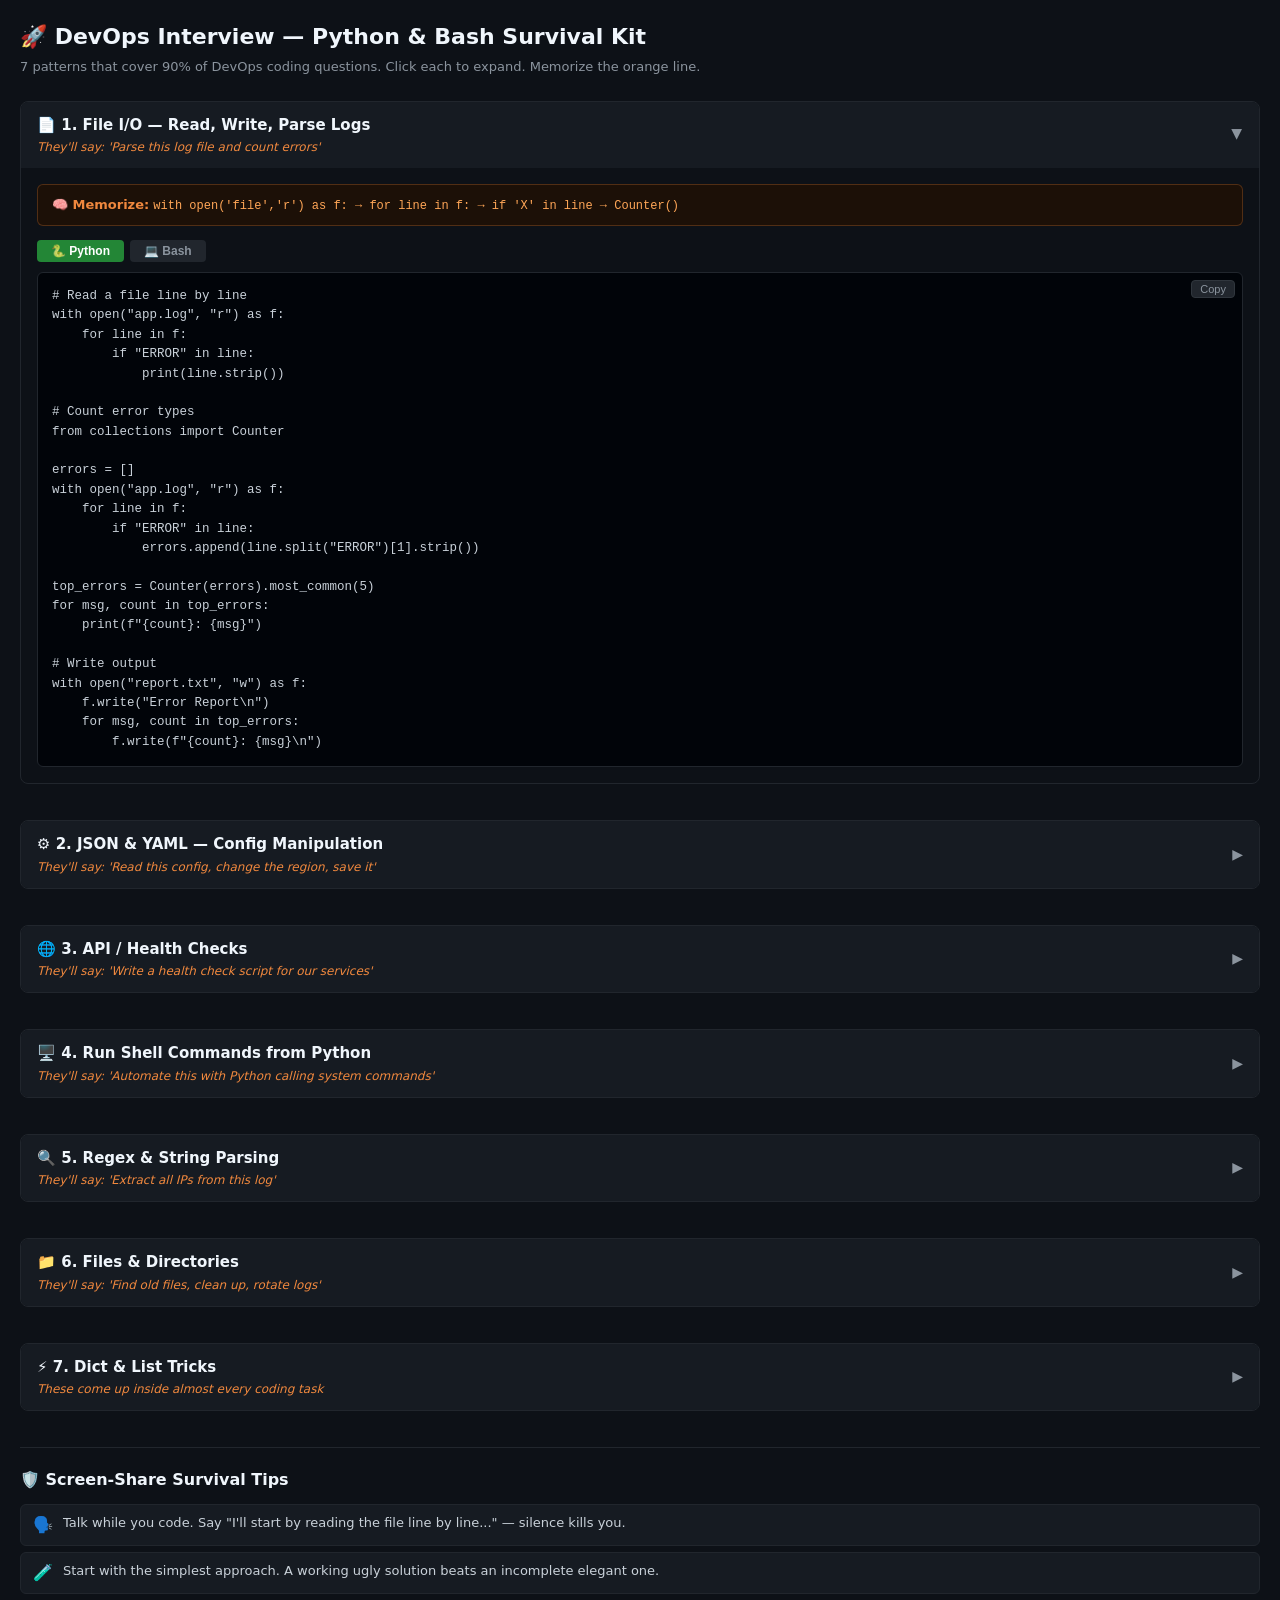
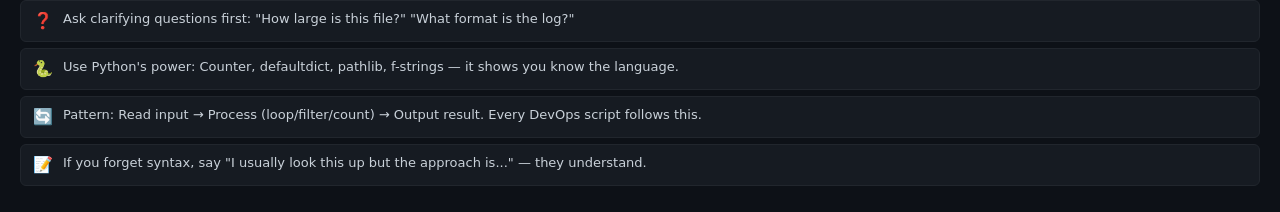
==== devops_code_cheatsheet.html @ dde220b0 "Added DevOps cheat sheet" ====
<!DOCTYPE html>
<html lang="en">
<head>
<meta charset="UTF-8">
<meta name="viewport" content="width=device-width, initial-scale=1.0">
<title>DevOps Interview — Python & Bash Cheat Sheet</title>
<style>
  * { box-sizing: border-box; margin: 0; padding: 0; }
  body {
    font-family: 'Segoe UI', system-ui, -apple-system, sans-serif;
    background: #0d1117;
    color: #c9d1d9;
    padding: 20px;
    line-height: 1.5;
  }
  h1 { color: #f0f6fc; font-size: 22px; margin-bottom: 4px; }
  .subtitle { color: #8b949e; font-size: 13px; margin-bottom: 24px; }
  .section { margin-bottom: 36px; border: 1px solid #21262d; border-radius: 8px; overflow: hidden; }
  .section-header {
    background: #161b22;
    padding: 12px 16px;
    cursor: pointer;
    display: flex;
    justify-content: space-between;
    align-items: center;
  }
  .section-header:hover { background: #1c2128; }
  .section-title { font-size: 15px; font-weight: 600; color: #f0f6fc; }
  .section-hint { font-size: 12px; color: #f0883e; font-style: italic; margin-top: 2px; }
  .section-body { display: none; padding: 16px; }
  .section.open .section-body { display: block; }
  .section.open .arrow { transform: rotate(90deg); }
  .arrow { color: #8b949e; transition: transform 0.2s; font-size: 14px; }
  .memorize {
    background: #1c1007;
    border: 1px solid rgba(240,136,62,0.25);
    border-radius: 6px;
    padding: 10px 14px;
    margin-bottom: 14px;
    font-size: 13px;
  }
  .memorize strong { color: #f0883e; }
  .memorize code { color: #ffa657; font-family: 'SF Mono', 'Fira Code', monospace; font-size: 12px; }
  .lang-tabs { display: flex; gap: 6px; margin-bottom: 10px; }
  .lang-tab {
    padding: 4px 14px;
    border-radius: 4px;
    border: none;
    font-size: 12px;
    font-weight: 600;
    cursor: pointer;
    background: #21262d;
    color: #8b949e;
  }
  .lang-tab.active-py { background: #238636; color: #fff; }
  .lang-tab.active-bash { background: #f0883e; color: #fff; }
  pre {
    background: #010409;
    border: 1px solid #21262d;
    border-radius: 6px;
    padding: 14px;
    overflow-x: auto;
    font-size: 12.5px;
    line-height: 1.55;
    font-family: 'SF Mono', 'Fira Code', 'Consolas', monospace;
    color: #c9d1d9;
  }
  .code-block { position: relative; }
  .copy-btn {
    position: absolute;
    top: 8px;
    right: 8px;
    background: #21262d;
    border: 1px solid #30363d;
    color: #8b949e;
    font-size: 11px;
    padding: 2px 8px;
    border-radius: 4px;
    cursor: pointer;
  }
  .copy-btn:hover { background: #30363d; color: #f0f6fc; }
  .tips { margin-top: 28px; border-top: 1px solid #21262d; padding-top: 20px; }
  .tips h2 { font-size: 16px; color: #f0f6fc; margin-bottom: 12px; }
  .tip {
    display: flex;
    gap: 10px;
    align-items: flex-start;
    padding: 8px 12px;
    background: #161b22;
    border: 1px solid #21262d;
    border-radius: 6px;
    margin-bottom: 6px;
    font-size: 13px;
  }
  .tip-icon { font-size: 16px; flex-shrink: 0; }
</style>
</head>
<body>

<h1>🚀 DevOps Interview — Python & Bash Survival Kit</h1>
<p class="subtitle">7 patterns that cover 90% of DevOps coding questions. Click each to expand. Memorize the orange line.</p>

<div id="sections"></div>

<div class="tips">
  <h2>🛡️ Screen-Share Survival Tips</h2>
  <div class="tip"><span class="tip-icon">🗣️</span><span>Talk while you code. Say "I'll start by reading the file line by line..." — silence kills you.</span></div>
  <div class="tip"><span class="tip-icon">🧪</span><span>Start with the simplest approach. A working ugly solution beats an incomplete elegant one.</span></div>
  <div class="tip"><span class="tip-icon">❓</span><span>Ask clarifying questions first: "How large is this file?" "What format is the log?"</span></div>
  <div class="tip"><span class="tip-icon">🐍</span><span>Use Python's power: Counter, defaultdict, pathlib, f-strings — it shows you know the language.</span></div>
  <div class="tip"><span class="tip-icon">🔄</span><span>Pattern: Read input → Process (loop/filter/count) → Output result. Every DevOps script follows this.</span></div>
  <div class="tip"><span class="tip-icon">📝</span><span>If you forget syntax, say "I usually look this up but the approach is..." — they understand.</span></div>
</div>

<script>
const DATA = [
  {
    title: "1. File I/O — Read, Write, Parse Logs",
    emoji: "📄",
    hint: "They'll say: 'Parse this log file and count errors'",
    memorize: "with open('file','r') as f: → for line in f: → if 'X' in line → Counter()",
    python: `# Read a file line by line
with open("app.log", "r") as f:
    for line in f:
        if "ERROR" in line:
            print(line.strip())

# Count error types
from collections import Counter

errors = []
with open("app.log", "r") as f:
    for line in f:
        if "ERROR" in line:
            errors.append(line.split("ERROR")[1].strip())

top_errors = Counter(errors).most_common(5)
for msg, count in top_errors:
    print(f"{count}: {msg}")

# Write output
with open("report.txt", "w") as f:
    f.write("Error Report\\n")
    for msg, count in top_errors:
        f.write(f"{count}: {msg}\\n")`,
    bash: `# Count errors in log
grep -c "ERROR" app.log

# Top 5 error messages
grep "ERROR" app.log | awk -F'ERROR' '{print $2}' | sort | uniq -c | sort -rn | head -5

# Tail logs in real-time filtering errors
tail -f app.log | grep --line-buffered "ERROR"

# Find large log files (>100MB)
find /var/log -type f -size +100M -exec ls -lh {} \\;`
  },
  {
    title: "2. JSON & YAML — Config Manipulation",
    emoji: "⚙️",
    hint: "They'll say: 'Read this config, change the region, save it'",
    memorize: "json.load(f) → modify dict → json.dump(data, f, indent=2)",
    python: `import json

# Read JSON
with open("config.json", "r") as f:
    config = json.load(f)

# Modify
config["region"] = "eu-west-1"
config["settings"]["timeout"] = 30

# Write back (pretty-printed)
with open("config.json", "w") as f:
    json.dump(config, f, indent=2)

# ------- YAML -------
import yaml

with open("values.yaml", "r") as f:
    data = yaml.safe_load(f)

data["replicas"] = 3

with open("values.yaml", "w") as f:
    yaml.dump(data, f, default_flow_style=False)`,
    bash: `# Read a JSON value with jq
cat config.json | jq '.region'

# Modify JSON in place
jq '.region = "eu-west-1"' config.json > tmp.json && mv tmp.json config.json

# Extract nested value
jq '.settings.timeout' config.json

# Loop over JSON array
jq -r '.servers[]' config.json | while read server; do
    echo "Pinging $server..."
    ping -c 1 "$server"
done`
  },
  {
    title: "3. API / Health Checks",
    emoji: "🌐",
    hint: "They'll say: 'Write a health check script for our services'",
    memorize: "requests.get(url, timeout=5) → r.status_code → try/except RequestException",
    python: `import requests

# Simple health check
response = requests.get("https://api.example.com/health", timeout=5)
if response.status_code == 200:
    print("Service is UP")
else:
    print(f"Service DOWN: {response.status_code}")

# Check multiple services
services = {
    "api": "https://api.example.com/health",
    "auth": "https://auth.example.com/ping",
    "db": "https://db.example.com/status",
}

for name, url in services.items():
    try:
        r = requests.get(url, timeout=5)
        status = "UP" if r.status_code == 200 else f"DOWN ({r.status_code})"
    except requests.exceptions.RequestException as e:
        status = f"UNREACHABLE ({e})"
    print(f"{name}: {status}")

# POST with JSON body + headers
resp = requests.post(
    "https://api.example.com/deploy",
    json={"version": "1.2.3", "env": "prod"},
    headers={"Authorization": "Bearer TOKEN"}
)
print(resp.json())`,
    bash: `# Health check with curl
STATUS=$(curl -s -o /dev/null -w "%{http_code}" https://api.example.com/health)
if [ "$STATUS" -eq 200 ]; then
    echo "Service is UP"
else
    echo "Service is DOWN: $STATUS"
fi

# Check multiple endpoints
for url in https://api.example.com https://auth.example.com; do
    STATUS=$(curl -s -o /dev/null -w "%{http_code}" "$url/health")
    echo "$url: $STATUS"
done

# POST JSON with curl
curl -X POST https://api.example.com/deploy \\
  -H "Content-Type: application/json" \\
  -d '{"version": "1.2.3"}'`
  },
  {
    title: "4. Run Shell Commands from Python",
    emoji: "🖥️",
    hint: "They'll say: 'Automate this with Python calling system commands'",
    memorize: "subprocess.run(['cmd','arg'], capture_output=True, text=True) → result.stdout",
    python: `import subprocess

# Run a command, capture output
result = subprocess.run(
    ["df", "-h"],
    capture_output=True,
    text=True
)
print(result.stdout)

# Check return code
result = subprocess.run(
    ["systemctl", "is-active", "nginx"],
    capture_output=True, text=True
)
if result.returncode == 0:
    print("nginx is running")
else:
    print("nginx is NOT running")

# Run with shell=True (for pipes)
result = subprocess.run(
    "ps aux | grep python | wc -l",
    shell=True, capture_output=True, text=True
)
print(f"Python processes: {result.stdout.strip()}")

# Run and raise error if it fails
subprocess.run(["docker", "build", "-t", "myapp", "."], check=True)`,
    bash: `# Check if service is running
if systemctl is-active --quiet nginx; then
    echo "nginx is running"
else
    echo "nginx is DOWN"
    systemctl restart nginx
fi

# Disk usage alert
USAGE=$(df / | tail -1 | awk '{print $5}' | tr -d '%')
if [ "$USAGE" -gt 80 ]; then
    echo "WARNING: Disk usage is \${USAGE}%"
fi

# Check if port is open
if nc -z localhost 8080 2>/dev/null; then
    echo "Port 8080 is open"
else
    echo "Port 8080 is closed"
fi`
  },
  {
    title: "5. Regex & String Parsing",
    emoji: "🔍",
    hint: "They'll say: 'Extract all IPs from this log'",
    memorize: "re.findall(r'pattern', text) → list  |  re.search(r'pattern', text).group(1)",
    python: `import re

log = '2026-05-28 10:23:45 ERROR [10.0.1.55] Connection refused from 192.168.1.100'

# Extract all IPs
ips = re.findall(r'\\d{1,3}\\.\\d{1,3}\\.\\d{1,3}\\.\\d{1,3}', log)
print(ips)  # ['10.0.1.55', '192.168.1.100']

# Extract timestamp
ts = re.search(r'(\\d{4}-\\d{2}-\\d{2} \\d{2}:\\d{2}:\\d{2})', log)
print(ts.group(1))  # '2026-05-28 10:23:45'

# String methods (no regex needed)
line = "server=web01 status=200 time=0.45s"
parts = dict(item.split("=") for item in line.split())
print(parts["server"])   # web01`,
    bash: `# Extract IPs from log
grep -oE '[0-9]{1,3}\\.[0-9]{1,3}\\.[0-9]{1,3}\\.[0-9]{1,3}' app.log

# Unique IPs sorted by frequency
grep -oE '[0-9]+\\.[0-9]+\\.[0-9]+\\.[0-9]+' app.log | sort | uniq -c | sort -rn

# Extract field from structured log
awk '{print $4}' access.log

# sed: replace in file
sed -i 's/old_value/new_value/g' config.txt`
  },
  {
    title: "6. Files & Directories",
    emoji: "📁",
    hint: "They'll say: 'Find old files, clean up, rotate logs'",
    memorize: "Path('/dir').glob('*.log') → f.stat().st_size → f.unlink()",
    python: `import os
from pathlib import Path
import time

# List files with pathlib
log_dir = Path("/var/log")
for f in log_dir.glob("*.log"):
    print(f.name, f.stat().st_size)

# Find files older than 7 days
now = time.time()
for f in Path("/tmp").glob("*"):
    if f.is_file():
        age_days = (now - f.stat().st_mtime) / 86400
        if age_days > 7:
            print(f"Old file: {f.name} ({age_days:.0f} days)")
            f.unlink()   # delete it

# Create directory safely
Path("/app/logs").mkdir(parents=True, exist_ok=True)`,
    bash: `# Find and delete files older than 7 days
find /tmp -type f -mtime +7 -delete

# Find large files
find / -type f -size +500M 2>/dev/null

# Disk usage of directories
du -sh /var/log/*

# Safe mkdir
mkdir -p /app/logs/archive

# Copy with timestamp backup
cp config.yaml "config.yaml.bak.$(date +%Y%m%d)"`
  },
  {
    title: "7. Dict & List Tricks",
    emoji: "⚡",
    hint: "These come up inside almost every coding task",
    memorize: "[x for x in list if cond]  |  sorted(list, key=lambda)  |  defaultdict(list)",
    python: `# List comprehension (filter)
logs = ["INFO ok", "ERROR fail", "INFO ok", "ERROR crash"]
errors = [l for l in logs if "ERROR" in l]

# Dict comprehension
servers = ["web01", "web02", "db01"]
status = {s: "unknown" for s in servers}

# Sort list of dicts
deploys = [
    {"app": "api", "time": 1200},
    {"app": "web", "time": 800},
]
by_time = sorted(deploys, key=lambda d: d["time"], reverse=True)

# Group with defaultdict
from collections import defaultdict
groups = defaultdict(list)
for entry in logs:
    level = entry.split()[0]
    groups[level].append(entry)

# Zip two lists into dict
names = ["web01", "web02"]
ips = ["10.0.0.1", "10.0.0.2"]
mapping = dict(zip(names, ips))

# Enumerate
for i, server in enumerate(servers):
    print(f"{i+1}. {server}")`,
    bash: `# Arrays in bash
servers=("web01" "web02" "db01")
for s in "\${servers[@]}"; do
    echo "Checking $s"
done

# Associative array (bash 4+)
declare -A status
status[web01]="running"
status[db01]="stopped"
echo "\${status[web01]}"`
  }
];

const container = document.getElementById('sections');

DATA.forEach((s, i) => {
  const div = document.createElement('div');
  div.className = 'section' + (i === 0 ? ' open' : '');
  div.innerHTML = `
    <div class="section-header" onclick="this.parentElement.classList.toggle('open')">
      <div>
        <div class="section-title">${s.emoji} ${s.title}</div>
        <div class="section-hint">${s.hint}</div>
      </div>
      <span class="arrow">▶</span>
    </div>
    <div class="section-body">
      <div class="memorize">
        <strong>🧠 Memorize:</strong> <code>${s.memorize}</code>
      </div>
      <div class="lang-tabs">
        <button class="lang-tab active-py" onclick="showLang(this, 'python', ${i})">🐍 Python</button>
        <button class="lang-tab" onclick="showLang(this, 'bash', ${i})">💻 Bash</button>
      </div>
      <div class="code-block">
        <button class="copy-btn" onclick="copyCode(${i})">Copy</button>
        <pre id="code-${i}">${escapeHtml(s.python)}</pre>
      </div>
    </div>
  `;
  container.appendChild(div);
});

function escapeHtml(text) {
  return text.replace(/&/g,'&amp;').replace(/</g,'&lt;').replace(/>/g,'&gt;');
}

function showLang(btn, lang, idx) {
  const tabs = btn.parentElement.querySelectorAll('.lang-tab');
  tabs.forEach(t => { t.className = 'lang-tab'; });
  btn.className = 'lang-tab ' + (lang === 'python' ? 'active-py' : 'active-bash');
  const pre = document.getElementById('code-' + idx);
  pre.textContent = DATA[idx][lang];
}

function copyCode(idx) {
  const pre = document.getElementById('code-' + idx);
  navigator.clipboard.writeText(pre.textContent);
  const btn = pre.parentElement.querySelector('.copy-btn');
  btn.textContent = '✓ Copied';
  setTimeout(() => btn.textContent = 'Copy', 1500);
}
</script>
</body>
</html>
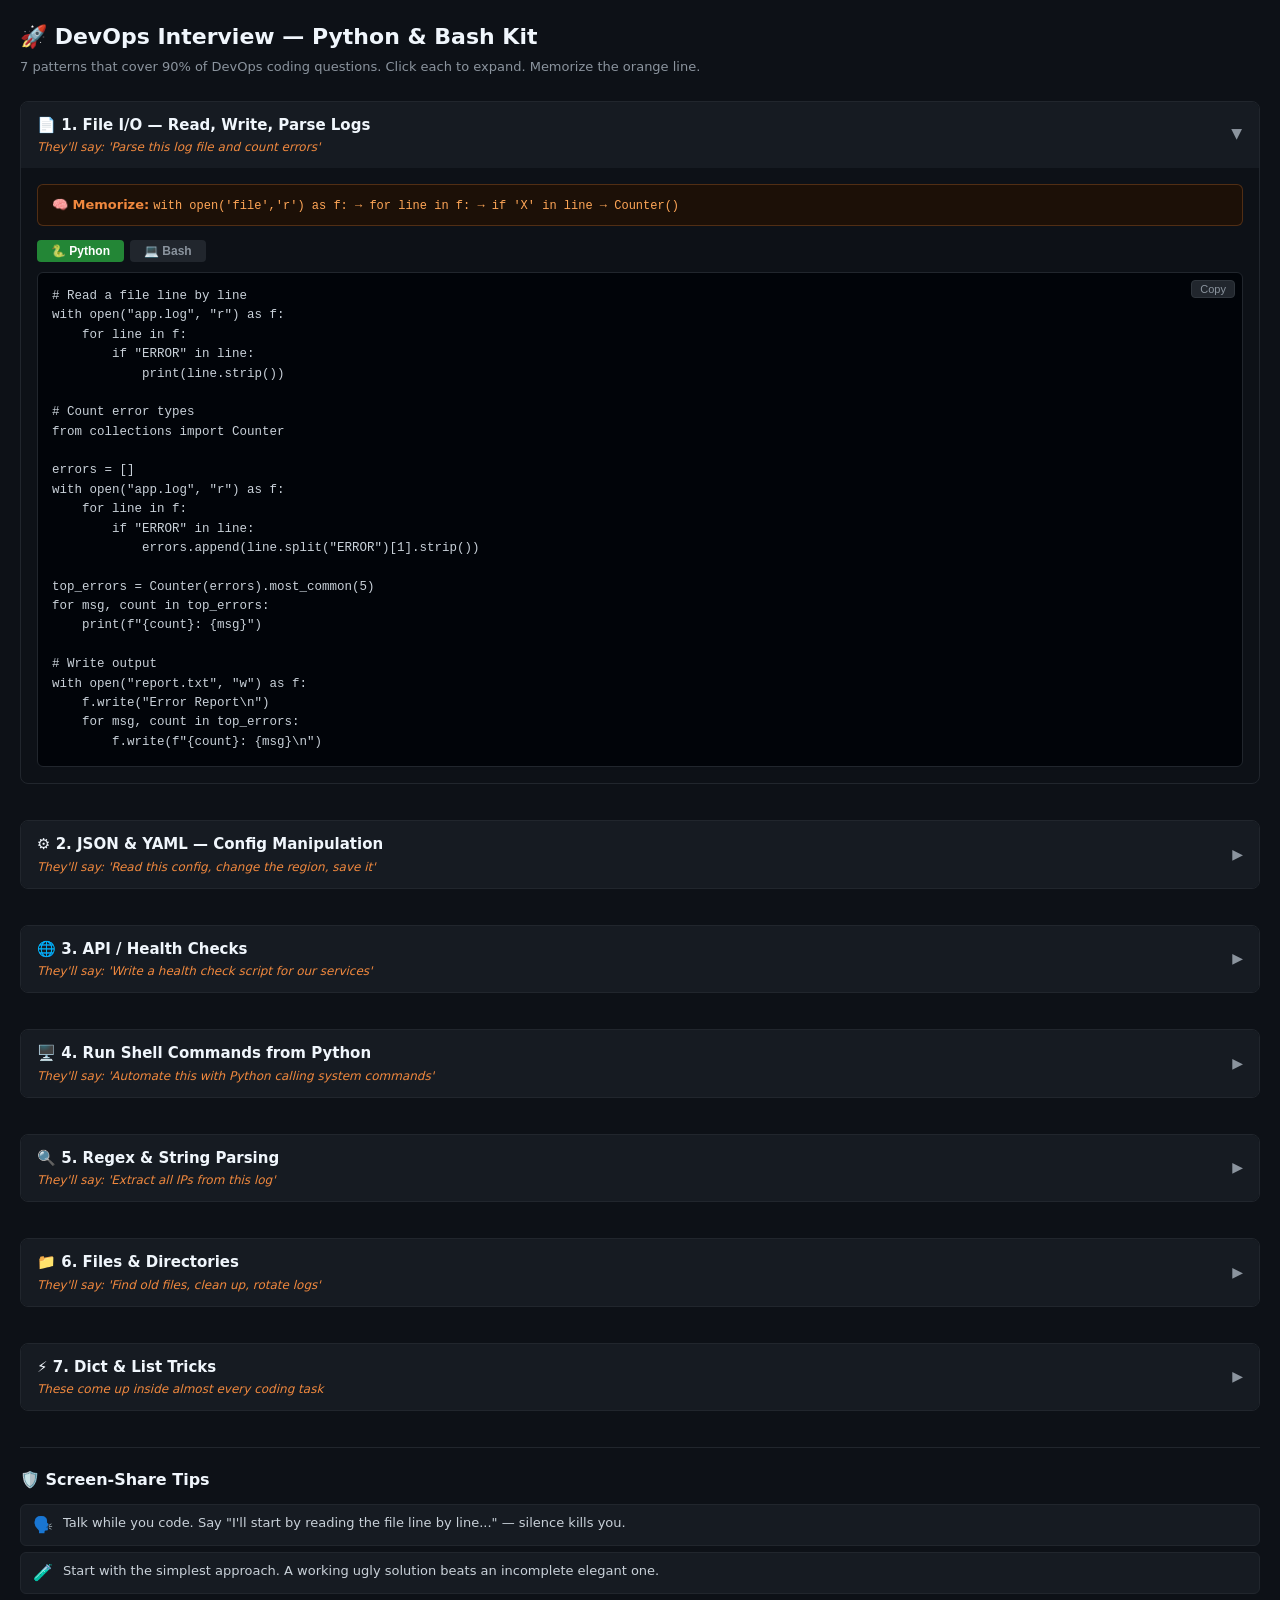
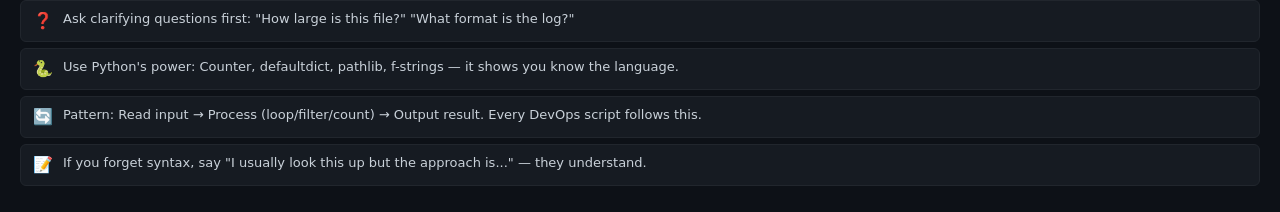
==== commit 1c9c44bb: "updated" ====
--- a/devops_code_cheatsheet.html
+++ b/devops_code_cheatsheet.html
@@ -97,13 +97,13 @@
 </head>
 <body>
 
-<h1>🚀 DevOps Interview — Python & Bash Survival Kit</h1>
+<h1>🚀 DevOps Interview — Python & Bash  Kit</h1>
 <p class="subtitle">7 patterns that cover 90% of DevOps coding questions. Click each to expand. Memorize the orange line.</p>
 
 <div id="sections"></div>
 
 <div class="tips">
-  <h2>🛡️ Screen-Share Survival Tips</h2>
+  <h2>🛡️ Screen-Share  Tips</h2>
   <div class="tip"><span class="tip-icon">🗣️</span><span>Talk while you code. Say "I'll start by reading the file line by line..." — silence kills you.</span></div>
   <div class="tip"><span class="tip-icon">🧪</span><span>Start with the simplest approach. A working ugly solution beats an incomplete elegant one.</span></div>
   <div class="tip"><span class="tip-icon">❓</span><span>Ask clarifying questions first: "How large is this file?" "What format is the log?"</span></div>
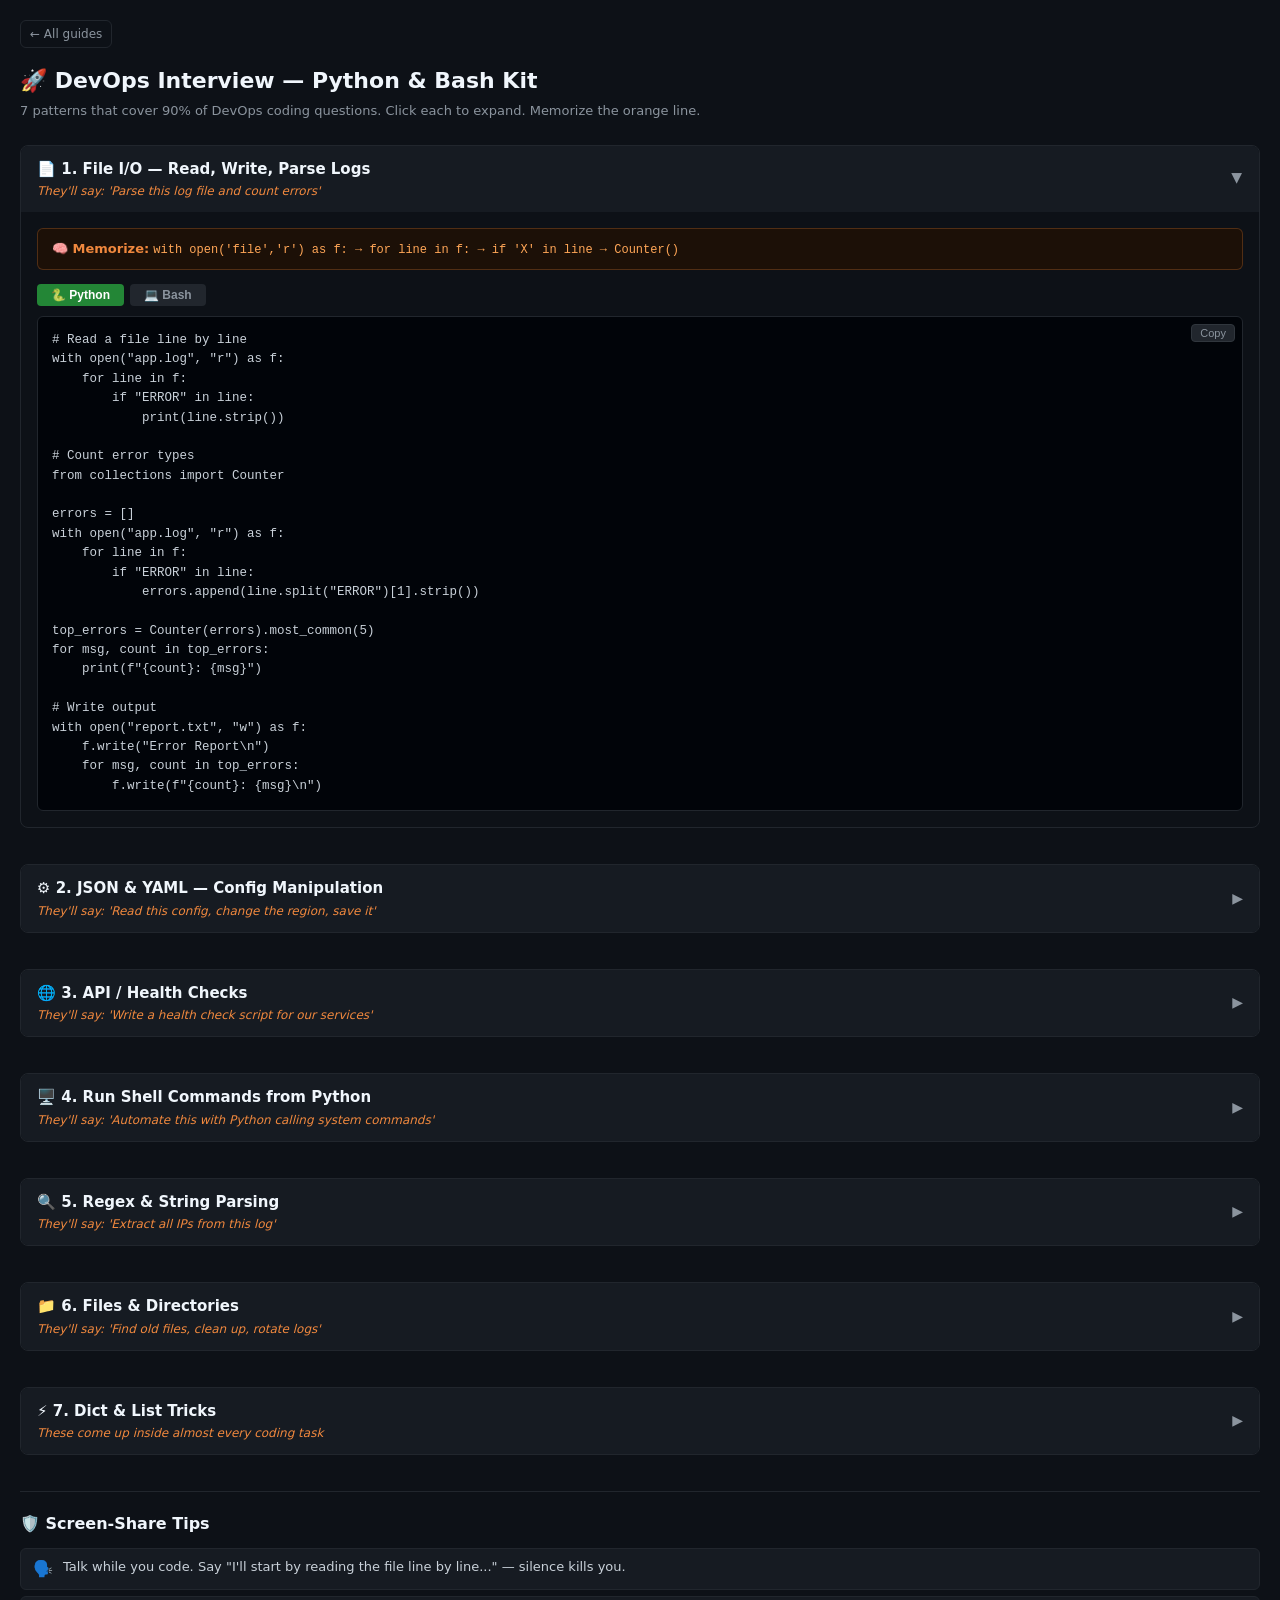
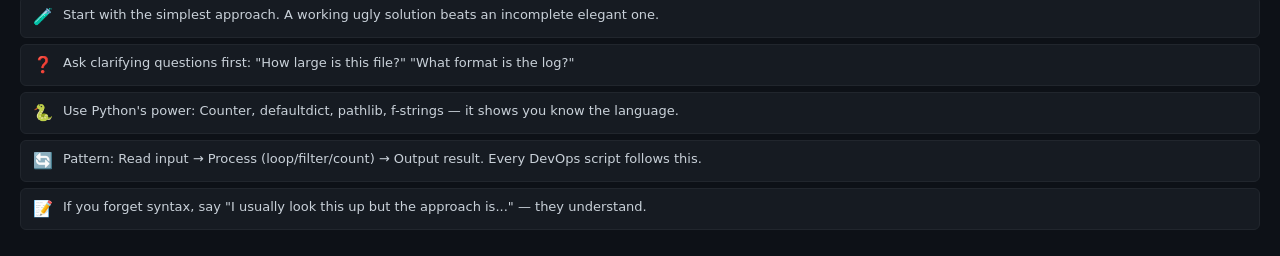
==== commit 28ad33eb: "Added Azure/aws devops and Infra" ====
--- a/devops_code_cheatsheet.html
+++ b/devops_code_cheatsheet.html
@@ -3,107 +3,20 @@
 <head>
 <meta charset="UTF-8">
 <meta name="viewport" content="width=device-width, initial-scale=1.0">
-<title>DevOps Interview — Python & Bash Cheat Sheet</title>
-<style>
-  * { box-sizing: border-box; margin: 0; padding: 0; }
-  body {
-    font-family: 'Segoe UI', system-ui, -apple-system, sans-serif;
-    background: #0d1117;
-    color: #c9d1d9;
-    padding: 20px;
-    line-height: 1.5;
-  }
-  h1 { color: #f0f6fc; font-size: 22px; margin-bottom: 4px; }
-  .subtitle { color: #8b949e; font-size: 13px; margin-bottom: 24px; }
-  .section { margin-bottom: 36px; border: 1px solid #21262d; border-radius: 8px; overflow: hidden; }
-  .section-header {
-    background: #161b22;
-    padding: 12px 16px;
-    cursor: pointer;
-    display: flex;
-    justify-content: space-between;
-    align-items: center;
-  }
-  .section-header:hover { background: #1c2128; }
-  .section-title { font-size: 15px; font-weight: 600; color: #f0f6fc; }
-  .section-hint { font-size: 12px; color: #f0883e; font-style: italic; margin-top: 2px; }
-  .section-body { display: none; padding: 16px; }
-  .section.open .section-body { display: block; }
-  .section.open .arrow { transform: rotate(90deg); }
-  .arrow { color: #8b949e; transition: transform 0.2s; font-size: 14px; }
-  .memorize {
-    background: #1c1007;
-    border: 1px solid rgba(240,136,62,0.25);
-    border-radius: 6px;
-    padding: 10px 14px;
-    margin-bottom: 14px;
-    font-size: 13px;
-  }
-  .memorize strong { color: #f0883e; }
-  .memorize code { color: #ffa657; font-family: 'SF Mono', 'Fira Code', monospace; font-size: 12px; }
-  .lang-tabs { display: flex; gap: 6px; margin-bottom: 10px; }
-  .lang-tab {
-    padding: 4px 14px;
-    border-radius: 4px;
-    border: none;
-    font-size: 12px;
-    font-weight: 600;
-    cursor: pointer;
-    background: #21262d;
-    color: #8b949e;
-  }
-  .lang-tab.active-py { background: #238636; color: #fff; }
-  .lang-tab.active-bash { background: #f0883e; color: #fff; }
-  pre {
-    background: #010409;
-    border: 1px solid #21262d;
-    border-radius: 6px;
-    padding: 14px;
-    overflow-x: auto;
-    font-size: 12.5px;
-    line-height: 1.55;
-    font-family: 'SF Mono', 'Fira Code', 'Consolas', monospace;
-    color: #c9d1d9;
-  }
-  .code-block { position: relative; }
-  .copy-btn {
-    position: absolute;
-    top: 8px;
-    right: 8px;
-    background: #21262d;
-    border: 1px solid #30363d;
-    color: #8b949e;
-    font-size: 11px;
-    padding: 2px 8px;
-    border-radius: 4px;
-    cursor: pointer;
-  }
-  .copy-btn:hover { background: #30363d; color: #f0f6fc; }
-  .tips { margin-top: 28px; border-top: 1px solid #21262d; padding-top: 20px; }
-  .tips h2 { font-size: 16px; color: #f0f6fc; margin-bottom: 12px; }
-  .tip {
-    display: flex;
-    gap: 10px;
-    align-items: flex-start;
-    padding: 8px 12px;
-    background: #161b22;
-    border: 1px solid #21262d;
-    border-radius: 6px;
-    margin-bottom: 6px;
-    font-size: 13px;
-  }
-  .tip-icon { font-size: 16px; flex-shrink: 0; }
-</style>
+<title>DevOps Interview — Python &amp; Bash Cheat Sheet</title>
+<link rel="stylesheet" href="assets/css/cheatsheet.css">
 </head>
 <body>
 
-<h1>🚀 DevOps Interview — Python & Bash  Kit</h1>
+<a class="home-link" href="index.html">← All guides</a>
+
+<h1>🚀 DevOps Interview — Python &amp; Bash Kit</h1>
 <p class="subtitle">7 patterns that cover 90% of DevOps coding questions. Click each to expand. Memorize the orange line.</p>
 
 <div id="sections"></div>
 
 <div class="tips">
-  <h2>🛡️ Screen-Share  Tips</h2>
+  <h2>🛡️ Screen-Share Tips</h2>
   <div class="tip"><span class="tip-icon">🗣️</span><span>Talk while you code. Say "I'll start by reading the file line by line..." — silence kills you.</span></div>
   <div class="tip"><span class="tip-icon">🧪</span><span>Start with the simplest approach. A working ugly solution beats an incomplete elegant one.</span></div>
   <div class="tip"><span class="tip-icon">❓</span><span>Ask clarifying questions first: "How large is this file?" "What format is the log?"</span></div>
@@ -112,374 +25,15 @@
   <div class="tip"><span class="tip-icon">📝</span><span>If you forget syntax, say "I usually look this up but the approach is..." — they understand.</span></div>
 </div>
 
-<script>
-const DATA = [
-  {
-    title: "1. File I/O — Read, Write, Parse Logs",
-    emoji: "📄",
-    hint: "They'll say: 'Parse this log file and count errors'",
-    memorize: "with open('file','r') as f: → for line in f: → if 'X' in line → Counter()",
-    python: `# Read a file line by line
-with open("app.log", "r") as f:
-    for line in f:
-        if "ERROR" in line:
-            print(line.strip())
-
-# Count error types
-from collections import Counter
-
-errors = []
-with open("app.log", "r") as f:
-    for line in f:
-        if "ERROR" in line:
-            errors.append(line.split("ERROR")[1].strip())
-
-top_errors = Counter(errors).most_common(5)
-for msg, count in top_errors:
-    print(f"{count}: {msg}")
-
-# Write output
-with open("report.txt", "w") as f:
-    f.write("Error Report\\n")
-    for msg, count in top_errors:
-        f.write(f"{count}: {msg}\\n")`,
-    bash: `# Count errors in log
-grep -c "ERROR" app.log
-
-# Top 5 error messages
-grep "ERROR" app.log | awk -F'ERROR' '{print $2}' | sort | uniq -c | sort -rn | head -5
-
-# Tail logs in real-time filtering errors
-tail -f app.log | grep --line-buffered "ERROR"
-
-# Find large log files (>100MB)
-find /var/log -type f -size +100M -exec ls -lh {} \\;`
-  },
-  {
-    title: "2. JSON & YAML — Config Manipulation",
-    emoji: "⚙️",
-    hint: "They'll say: 'Read this config, change the region, save it'",
-    memorize: "json.load(f) → modify dict → json.dump(data, f, indent=2)",
-    python: `import json
-
-# Read JSON
-with open("config.json", "r") as f:
-    config = json.load(f)
-
-# Modify
-config["region"] = "eu-west-1"
-config["settings"]["timeout"] = 30
-
-# Write back (pretty-printed)
-with open("config.json", "w") as f:
-    json.dump(config, f, indent=2)
-
-# ------- YAML -------
-import yaml
-
-with open("values.yaml", "r") as f:
-    data = yaml.safe_load(f)
-
-data["replicas"] = 3
-
-with open("values.yaml", "w") as f:
-    yaml.dump(data, f, default_flow_style=False)`,
-    bash: `# Read a JSON value with jq
-cat config.json | jq '.region'
-
-# Modify JSON in place
-jq '.region = "eu-west-1"' config.json > tmp.json && mv tmp.json config.json
-
-# Extract nested value
-jq '.settings.timeout' config.json
-
-# Loop over JSON array
-jq -r '.servers[]' config.json | while read server; do
-    echo "Pinging $server..."
-    ping -c 1 "$server"
-done`
-  },
-  {
-    title: "3. API / Health Checks",
-    emoji: "🌐",
-    hint: "They'll say: 'Write a health check script for our services'",
-    memorize: "requests.get(url, timeout=5) → r.status_code → try/except RequestException",
-    python: `import requests
-
-# Simple health check
-response = requests.get("https://api.example.com/health", timeout=5)
-if response.status_code == 200:
-    print("Service is UP")
-else:
-    print(f"Service DOWN: {response.status_code}")
-
-# Check multiple services
-services = {
-    "api": "https://api.example.com/health",
-    "auth": "https://auth.example.com/ping",
-    "db": "https://db.example.com/status",
-}
-
-for name, url in services.items():
-    try:
-        r = requests.get(url, timeout=5)
-        status = "UP" if r.status_code == 200 else f"DOWN ({r.status_code})"
-    except requests.exceptions.RequestException as e:
-        status = f"UNREACHABLE ({e})"
-    print(f"{name}: {status}")
-
-# POST with JSON body + headers
-resp = requests.post(
-    "https://api.example.com/deploy",
-    json={"version": "1.2.3", "env": "prod"},
-    headers={"Authorization": "Bearer TOKEN"}
-)
-print(resp.json())`,
-    bash: `# Health check with curl
-STATUS=$(curl -s -o /dev/null -w "%{http_code}" https://api.example.com/health)
-if [ "$STATUS" -eq 200 ]; then
-    echo "Service is UP"
-else
-    echo "Service is DOWN: $STATUS"
-fi
-
-# Check multiple endpoints
-for url in https://api.example.com https://auth.example.com; do
-    STATUS=$(curl -s -o /dev/null -w "%{http_code}" "$url/health")
-    echo "$url: $STATUS"
-done
-
-# POST JSON with curl
-curl -X POST https://api.example.com/deploy \\
-  -H "Content-Type: application/json" \\
-  -d '{"version": "1.2.3"}'`
-  },
-  {
-    title: "4. Run Shell Commands from Python",
-    emoji: "🖥️",
-    hint: "They'll say: 'Automate this with Python calling system commands'",
-    memorize: "subprocess.run(['cmd','arg'], capture_output=True, text=True) → result.stdout",
-    python: `import subprocess
-
-# Run a command, capture output
-result = subprocess.run(
-    ["df", "-h"],
-    capture_output=True,
-    text=True
-)
-print(result.stdout)
-
-# Check return code
-result = subprocess.run(
-    ["systemctl", "is-active", "nginx"],
-    capture_output=True, text=True
-)
-if result.returncode == 0:
-    print("nginx is running")
-else:
-    print("nginx is NOT running")
-
-# Run with shell=True (for pipes)
-result = subprocess.run(
-    "ps aux | grep python | wc -l",
-    shell=True, capture_output=True, text=True
-)
-print(f"Python processes: {result.stdout.strip()}")
-
-# Run and raise error if it fails
-subprocess.run(["docker", "build", "-t", "myapp", "."], check=True)`,
-    bash: `# Check if service is running
-if systemctl is-active --quiet nginx; then
-    echo "nginx is running"
-else
-    echo "nginx is DOWN"
-    systemctl restart nginx
-fi
-
-# Disk usage alert
-USAGE=$(df / | tail -1 | awk '{print $5}' | tr -d '%')
-if [ "$USAGE" -gt 80 ]; then
-    echo "WARNING: Disk usage is \${USAGE}%"
-fi
-
-# Check if port is open
-if nc -z localhost 8080 2>/dev/null; then
-    echo "Port 8080 is open"
-else
-    echo "Port 8080 is closed"
-fi`
-  },
-  {
-    title: "5. Regex & String Parsing",
-    emoji: "🔍",
-    hint: "They'll say: 'Extract all IPs from this log'",
-    memorize: "re.findall(r'pattern', text) → list  |  re.search(r'pattern', text).group(1)",
-    python: `import re
-
-log = '2026-05-28 10:23:45 ERROR [10.0.1.55] Connection refused from 192.168.1.100'
-
-# Extract all IPs
-ips = re.findall(r'\\d{1,3}\\.\\d{1,3}\\.\\d{1,3}\\.\\d{1,3}', log)
-print(ips)  # ['10.0.1.55', '192.168.1.100']
-
-# Extract timestamp
-ts = re.search(r'(\\d{4}-\\d{2}-\\d{2} \\d{2}:\\d{2}:\\d{2})', log)
-print(ts.group(1))  # '2026-05-28 10:23:45'
-
-# String methods (no regex needed)
-line = "server=web01 status=200 time=0.45s"
-parts = dict(item.split("=") for item in line.split())
-print(parts["server"])   # web01`,
-    bash: `# Extract IPs from log
-grep -oE '[0-9]{1,3}\\.[0-9]{1,3}\\.[0-9]{1,3}\\.[0-9]{1,3}' app.log
-
-# Unique IPs sorted by frequency
-grep -oE '[0-9]+\\.[0-9]+\\.[0-9]+\\.[0-9]+' app.log | sort | uniq -c | sort -rn
-
-# Extract field from structured log
-awk '{print $4}' access.log
-
-# sed: replace in file
-sed -i 's/old_value/new_value/g' config.txt`
-  },
-  {
-    title: "6. Files & Directories",
-    emoji: "📁",
-    hint: "They'll say: 'Find old files, clean up, rotate logs'",
-    memorize: "Path('/dir').glob('*.log') → f.stat().st_size → f.unlink()",
-    python: `import os
-from pathlib import Path
-import time
-
-# List files with pathlib
-log_dir = Path("/var/log")
-for f in log_dir.glob("*.log"):
-    print(f.name, f.stat().st_size)
-
-# Find files older than 7 days
-now = time.time()
-for f in Path("/tmp").glob("*"):
-    if f.is_file():
-        age_days = (now - f.stat().st_mtime) / 86400
-        if age_days > 7:
-            print(f"Old file: {f.name} ({age_days:.0f} days)")
-            f.unlink()   # delete it
-
-# Create directory safely
-Path("/app/logs").mkdir(parents=True, exist_ok=True)`,
-    bash: `# Find and delete files older than 7 days
-find /tmp -type f -mtime +7 -delete
-
-# Find large files
-find / -type f -size +500M 2>/dev/null
-
-# Disk usage of directories
-du -sh /var/log/*
-
-# Safe mkdir
-mkdir -p /app/logs/archive
-
-# Copy with timestamp backup
-cp config.yaml "config.yaml.bak.$(date +%Y%m%d)"`
-  },
-  {
-    title: "7. Dict & List Tricks",
-    emoji: "⚡",
-    hint: "These come up inside almost every coding task",
-    memorize: "[x for x in list if cond]  |  sorted(list, key=lambda)  |  defaultdict(list)",
-    python: `# List comprehension (filter)
-logs = ["INFO ok", "ERROR fail", "INFO ok", "ERROR crash"]
-errors = [l for l in logs if "ERROR" in l]
-
-# Dict comprehension
-servers = ["web01", "web02", "db01"]
-status = {s: "unknown" for s in servers}
-
-# Sort list of dicts
-deploys = [
-    {"app": "api", "time": 1200},
-    {"app": "web", "time": 800},
-]
-by_time = sorted(deploys, key=lambda d: d["time"], reverse=True)
-
-# Group with defaultdict
-from collections import defaultdict
-groups = defaultdict(list)
-for entry in logs:
-    level = entry.split()[0]
-    groups[level].append(entry)
-
-# Zip two lists into dict
-names = ["web01", "web02"]
-ips = ["10.0.0.1", "10.0.0.2"]
-mapping = dict(zip(names, ips))
-
-# Enumerate
-for i, server in enumerate(servers):
-    print(f"{i+1}. {server}")`,
-    bash: `# Arrays in bash
-servers=("web01" "web02" "db01")
-for s in "\${servers[@]}"; do
-    echo "Checking $s"
-done
-
-# Associative array (bash 4+)
-declare -A status
-status[web01]="running"
-status[db01]="stopped"
-echo "\${status[web01]}"`
-  }
-];
-
-const container = document.getElementById('sections');
-
-DATA.forEach((s, i) => {
-  const div = document.createElement('div');
-  div.className = 'section' + (i === 0 ? ' open' : '');
-  div.innerHTML = `
-    <div class="section-header" onclick="this.parentElement.classList.toggle('open')">
-      <div>
-        <div class="section-title">${s.emoji} ${s.title}</div>
-        <div class="section-hint">${s.hint}</div>
-      </div>
-      <span class="arrow">▶</span>
-    </div>
-    <div class="section-body">
-      <div class="memorize">
-        <strong>🧠 Memorize:</strong> <code>${s.memorize}</code>
-      </div>
-      <div class="lang-tabs">
-        <button class="lang-tab active-py" onclick="showLang(this, 'python', ${i})">🐍 Python</button>
-        <button class="lang-tab" onclick="showLang(this, 'bash', ${i})">💻 Bash</button>
-      </div>
-      <div class="code-block">
-        <button class="copy-btn" onclick="copyCode(${i})">Copy</button>
-        <pre id="code-${i}">${escapeHtml(s.python)}</pre>
-      </div>
-    </div>
-  `;
-  container.appendChild(div);
-});
-
-function escapeHtml(text) {
-  return text.replace(/&/g,'&amp;').replace(/</g,'&lt;').replace(/>/g,'&gt;');
-}
-
-function showLang(btn, lang, idx) {
-  const tabs = btn.parentElement.querySelectorAll('.lang-tab');
-  tabs.forEach(t => { t.className = 'lang-tab'; });
-  btn.className = 'lang-tab ' + (lang === 'python' ? 'active-py' : 'active-bash');
-  const pre = document.getElementById('code-' + idx);
-  pre.textContent = DATA[idx][lang];
-}
-
-function copyCode(idx) {
-  const pre = document.getElementById('code-' + idx);
-  navigator.clipboard.writeText(pre.textContent);
-  const btn = pre.parentElement.querySelector('.copy-btn');
-  btn.textContent = '✓ Copied';
-  setTimeout(() => btn.textContent = 'Copy', 1500);
-}
-</script>
+<!-- Section data (one file per pattern) -->
+<script src="assets/js/data/devops-cheatsheet/01-file-io.js"></script>
+<script src="assets/js/data/devops-cheatsheet/02-json-yaml.js"></script>
+<script src="assets/js/data/devops-cheatsheet/03-api-health.js"></script>
+<script src="assets/js/data/devops-cheatsheet/04-shell-commands.js"></script>
+<script src="assets/js/data/devops-cheatsheet/05-regex-strings.js"></script>
+<script src="assets/js/data/devops-cheatsheet/06-files-dirs.js"></script>
+<script src="assets/js/data/devops-cheatsheet/07-dict-list-tricks.js"></script>
+<!-- Renderer (must load last) -->
+<script src="assets/js/cheatsheet-renderer.js"></script>
 </body>
 </html>
--- a/assets/css/cheatsheet.css
+++ b/assets/css/cheatsheet.css
@@ -0,0 +1,91 @@
+/* Styles for the Python & Bash accordion cheat sheet. */
+* { box-sizing: border-box; margin: 0; padding: 0; }
+body {
+  font-family: 'Segoe UI', system-ui, -apple-system, sans-serif;
+  background: #0d1117;
+  color: #c9d1d9;
+  padding: 20px;
+  line-height: 1.5;
+}
+.home-link { display: inline-block; font-size: 12px; color: #8b949e; text-decoration: none; border: 1px solid #21262d; border-radius: 6px; padding: 4px 9px; margin-bottom: 16px; transition: all .15s; }
+.home-link:hover { color: #58a6ff; border-color: #58a6ff; }
+h1 { color: #f0f6fc; font-size: 22px; margin-bottom: 4px; }
+.subtitle { color: #8b949e; font-size: 13px; margin-bottom: 24px; }
+.section { margin-bottom: 36px; border: 1px solid #21262d; border-radius: 8px; overflow: hidden; }
+.section-header {
+  background: #161b22;
+  padding: 12px 16px;
+  cursor: pointer;
+  display: flex;
+  justify-content: space-between;
+  align-items: center;
+}
+.section-header:hover { background: #1c2128; }
+.section-title { font-size: 15px; font-weight: 600; color: #f0f6fc; }
+.section-hint { font-size: 12px; color: #f0883e; font-style: italic; margin-top: 2px; }
+.section-body { display: none; padding: 16px; }
+.section.open .section-body { display: block; }
+.section.open .arrow { transform: rotate(90deg); }
+.arrow { color: #8b949e; transition: transform 0.2s; font-size: 14px; }
+.memorize {
+  background: #1c1007;
+  border: 1px solid rgba(240,136,62,0.25);
+  border-radius: 6px;
+  padding: 10px 14px;
+  margin-bottom: 14px;
+  font-size: 13px;
+}
+.memorize strong { color: #f0883e; }
+.memorize code { color: #ffa657; font-family: 'SF Mono', 'Fira Code', monospace; font-size: 12px; }
+.lang-tabs { display: flex; gap: 6px; margin-bottom: 10px; }
+.lang-tab {
+  padding: 4px 14px;
+  border-radius: 4px;
+  border: none;
+  font-size: 12px;
+  font-weight: 600;
+  cursor: pointer;
+  background: #21262d;
+  color: #8b949e;
+}
+.lang-tab.active-py { background: #238636; color: #fff; }
+.lang-tab.active-bash { background: #f0883e; color: #fff; }
+pre {
+  background: #010409;
+  border: 1px solid #21262d;
+  border-radius: 6px;
+  padding: 14px;
+  overflow-x: auto;
+  font-size: 12.5px;
+  line-height: 1.55;
+  font-family: 'SF Mono', 'Fira Code', 'Consolas', monospace;
+  color: #c9d1d9;
+}
+.code-block { position: relative; }
+.copy-btn {
+  position: absolute;
+  top: 8px;
+  right: 8px;
+  background: #21262d;
+  border: 1px solid #30363d;
+  color: #8b949e;
+  font-size: 11px;
+  padding: 2px 8px;
+  border-radius: 4px;
+  cursor: pointer;
+}
+.copy-btn:hover { background: #30363d; color: #f0f6fc; }
+.tips { margin-top: 28px; border-top: 1px solid #21262d; padding-top: 20px; }
+.tips h2 { font-size: 16px; color: #f0f6fc; margin-bottom: 12px; }
+.tip {
+  display: flex;
+  gap: 10px;
+  align-items: flex-start;
+  padding: 8px 12px;
+  background: #161b22;
+  border: 1px solid #21262d;
+  border-radius: 6px;
+  margin-bottom: 6px;
+  font-size: 13px;
+}
+.tip-icon { font-size: 16px; flex-shrink: 0; }
